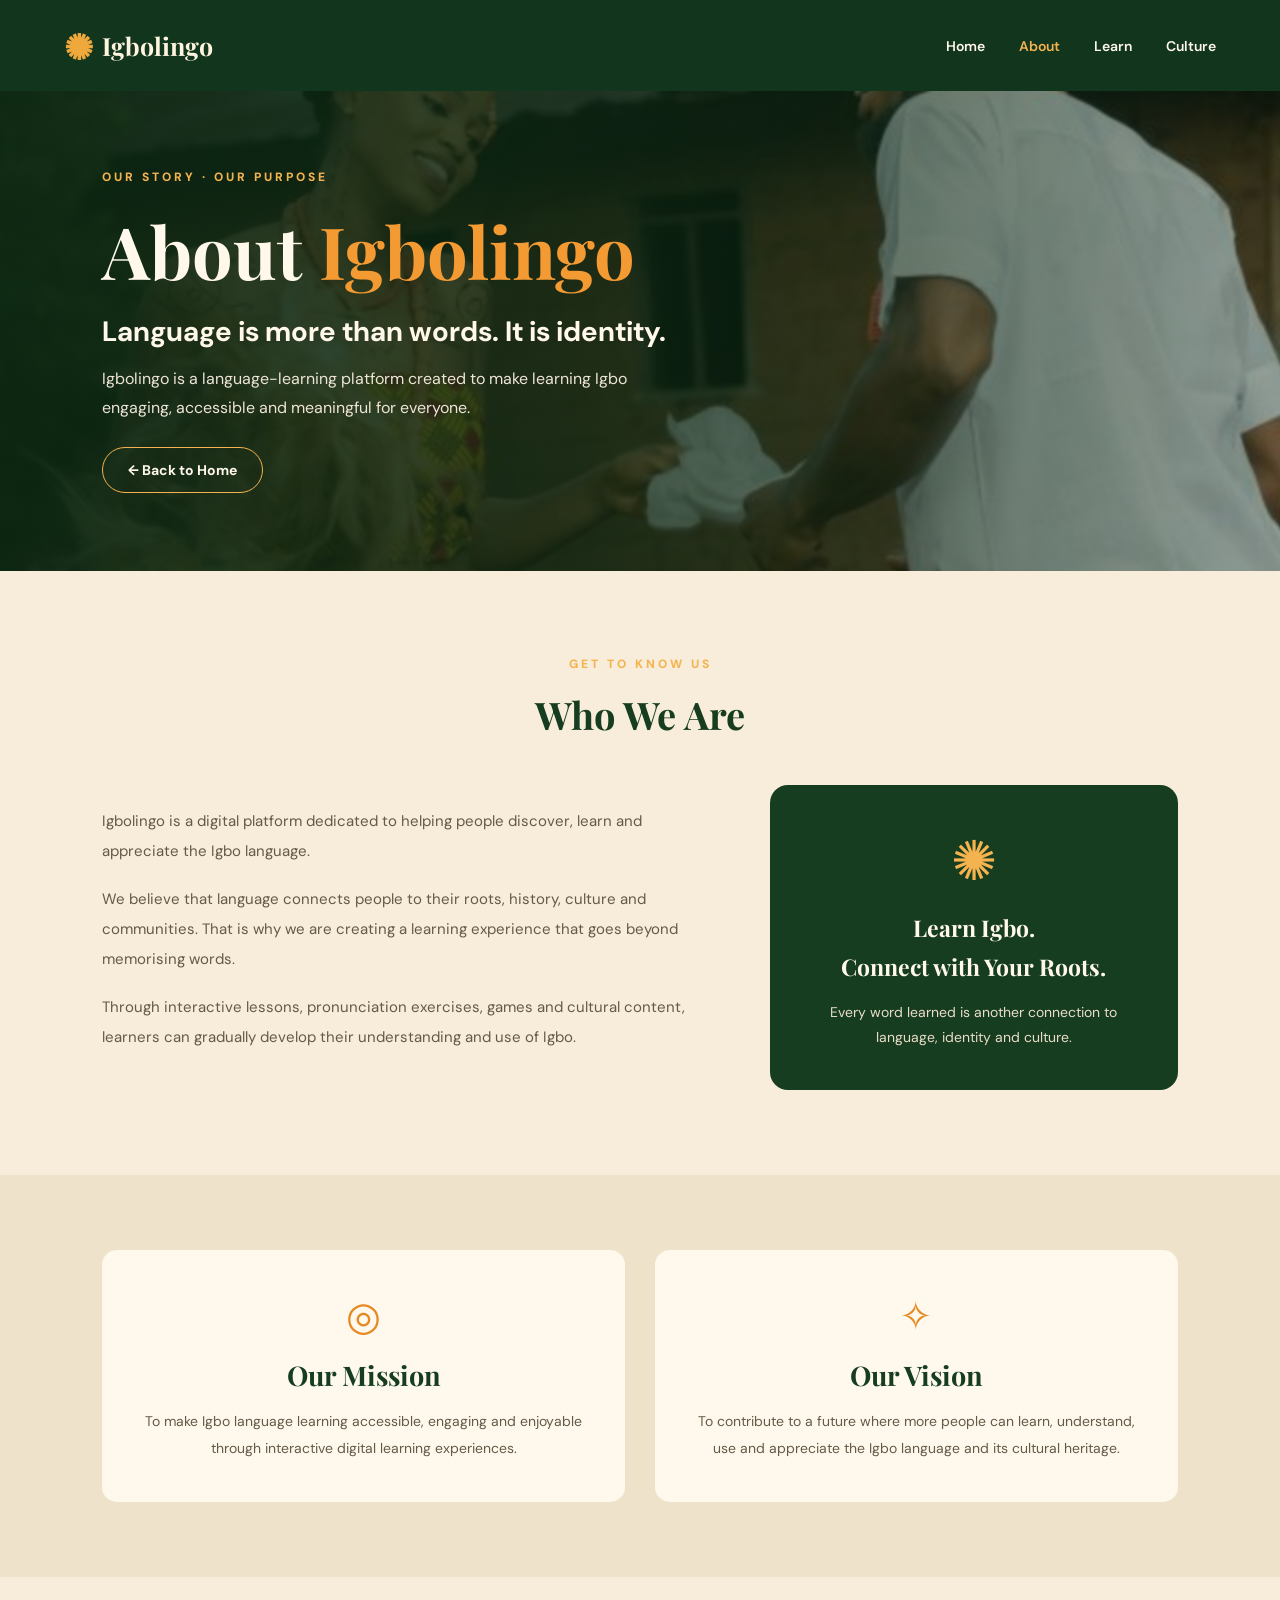
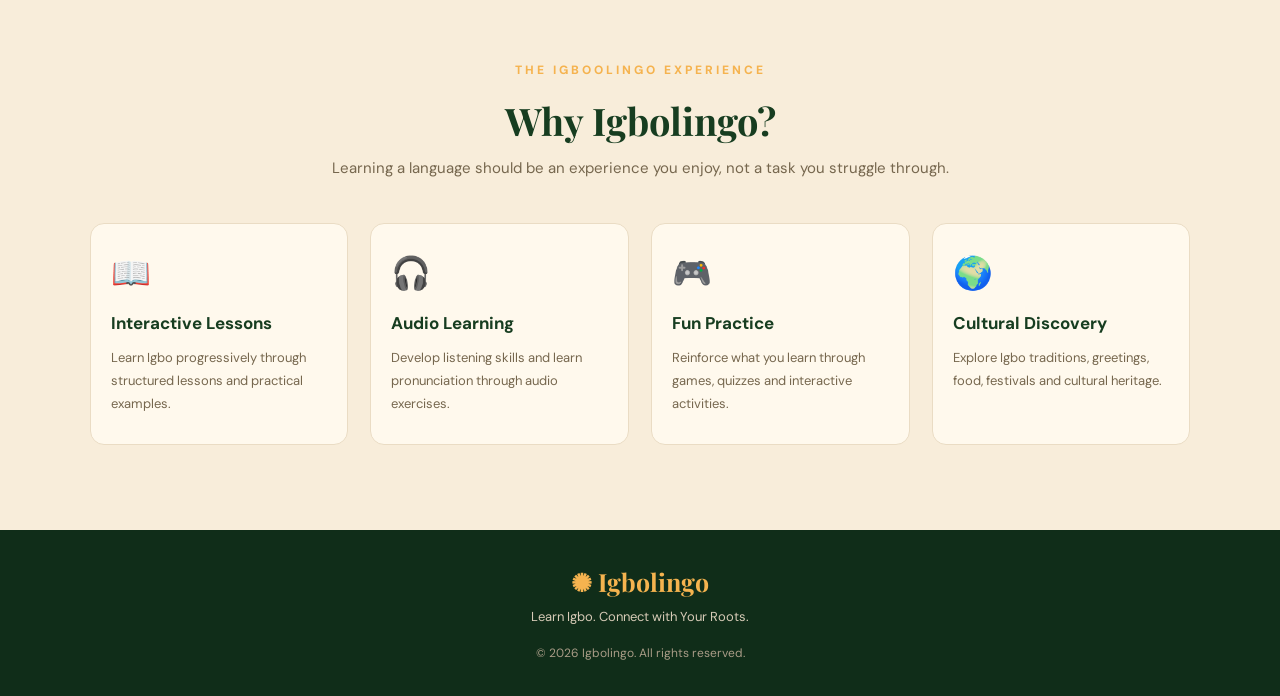
==== about.html @ 05ca53ca "Add files via upload" ====
<!DOCTYPE html>
<html lang="en">
<head>
    <meta charset="UTF-8">
    <meta name="viewport" content="width=device-width, initial-scale=1.0">

    <title>About Us | Igbolingo</title>

    <link rel="stylesheet" href="about.css">

    <link rel="preconnect" href="https://fonts.googleapis.com">
    <link rel="preconnect" href="https://fonts.gstatic.com" crossorigin>

    <link href="https://fonts.googleapis.com/css2?family=DM+Sans:wght@400;500;600;700;800&family=Playfair+Display:wght@600;700;800&display=swap" rel="stylesheet">
</head>

<body>

    <!-- NAVIGATION -->

    <header class="about-header">
        <nav class="navbar">

            <a href="index.html" class="logo">
                <span class="logo-symbol">✺</span>
                <span>Igbolingo</span>
            </a>

            <button class="menu-toggle" id="menuToggle"
                aria-label="Open navigation"
                aria-expanded="false">
                <span></span>
                <span></span>
                <span></span>
            </button>

            <div class="nav-links" id="navLinks">
                <a href="index.html">Home</a>
                <a href="about.html" class="active">About</a>
                <a href="learn.html">Learn</a>
                <a href="culture.html">Culture</a>
            </div>

        </nav>
    </header>


    <!-- ABOUT HERO -->

    <main>

        <section class="about-hero">

            <div class="about-hero-content">

                <p class="eyebrow">OUR STORY · OUR PURPOSE</p>

                <h1>About <span>Igbolingo</span></h1>

                <h2>Language is more than words. It is identity.</h2>

                <p>
                    Igbolingo is a language-learning platform created
                    to make learning Igbo engaging, accessible and
                    meaningful for everyone.
                </p>

        

          <a href="index.html" class="back-home-button">
    ← Back to Home
</a>
        </div>
        </section>


        <!-- WHO WE ARE -->

        <section class="about-section">

            <div class="section-heading">
                <p class="eyebrow">GET TO KNOW US</p>
                <h2>Who We Are</h2>
            </div>

            <div class="about-content">

                <div class="about-text">

                    <p>
                        Igbolingo is a digital platform dedicated
                        to helping people discover, learn and
                        appreciate the Igbo language.
                    </p>

                    <p>
                        We believe that language connects people
                        to their roots, history, culture and
                        communities. That is why we are creating
                        a learning experience that goes beyond
                        memorising words.
                    </p>

                    <p>
                        Through interactive lessons, pronunciation
                        exercises, games and cultural content,
                        learners can gradually develop their
                        understanding and use of Igbo.
                    </p>

                </div>

                <div class="about-highlight">

                    <div class="highlight-symbol">✺</div>

                    <h3>Learn Igbo.</h3>
                    <h3>Connect with Your Roots.</h3>

                    <p>
                        Every word learned is another connection
                        to language, identity and culture.
                    </p>

                </div>

            </div>

        </section>


        <!-- MISSION AND VISION -->

        <section class="purpose-section">

            <div class="purpose-card">

                <div class="purpose-icon">◎</div>

                <h2>Our Mission</h2>

                <p>
                    To make Igbo language learning accessible,
                    engaging and enjoyable through interactive
                    digital learning experiences.
                </p>

            </div>

            <div class="purpose-card">

                <div class="purpose-icon">✧</div>

                <h2>Our Vision</h2>

                <p>
                    To contribute to a future where more people
                    can learn, understand, use and appreciate
                    the Igbo language and its cultural heritage.
                </p>

            </div>

        </section>


        <!-- WHY IGBOOLINGO -->

        <section class="why-section">

            <div class="section-heading">

                <p class="eyebrow">THE IGBOOLINGO EXPERIENCE</p>

                <h2>Why Igbolingo?</h2>

                <p class="section-description">
                    Learning a language should be an experience
                    you enjoy, not a task you struggle through.
                </p>

            </div>

            <div class="why-grid">

                <div class="why-card">
                    <div class="why-icon">📖</div>
                    <h3>Interactive Lessons</h3>
                    <p>
                        Learn Igbo progressively through
                        structured lessons and practical examples.
                    </p>
                </div>

                <div class="why-card">
                    <div class="why-icon">🎧</div>
                    <h3>Audio Learning</h3>
                    <p>
                        Develop listening skills and learn
                        pronunciation through audio exercises.
                    </p>
                </div>

                <div class="why-card">
                    <div class="why-icon">🎮</div>
                    <h3>Fun Practice</h3>
                    <p>
                        Reinforce what you learn through games,
                        quizzes and interactive activities.
                    </p>
                </div>

                <div class="why-card">
                    <div class="why-icon">🌍</div>
                    <h3>Cultural Discovery</h3>
                    <p>
                        Explore Igbo traditions, greetings,
                        food, festivals and cultural heritage.
                    </p>
                </div>

            </div>

        </section>

    </main>


    <!-- FOOTER -->

    <footer class="footer">

        <a href="index.html" class="footer-logo">
            ✺ Igbolingo
        </a>

        <p>Learn Igbo. Connect with Your Roots.</p>

        <p class="copyright">
            © 2026 Igbolingo. All rights reserved.
        </p>

    </footer>


    <script>
        const menuToggle = document.getElementById("menuToggle");
        const navLinks = document.getElementById("navLinks");

        menuToggle.addEventListener("click", () => {

            navLinks.classList.toggle("show");

            const isOpen = navLinks.classList.contains("show");

            menuToggle.setAttribute("aria-expanded", isOpen);

            menuToggle.setAttribute(
                "aria-label",
                isOpen ? "Close navigation" : "Open navigation"
            );

        });
    </script>

</body>
</html>
---- about.css ----
/* =========================
   GENERAL SETTINGS
========================= */

* {
    margin: 0;
    padding: 0;
    box-sizing: border-box;
}

html {
    scroll-behavior: smooth;
}

body {
    font-family: 'DM Sans', sans-serif;
    background: #f8edda;
    color: #173d20;
    overflow-x: hidden;
}

a {
    text-decoration: none;
    color: inherit;
}


/* =========================
   NAVIGATION
========================= */

.about-header {
    background: #12351e;
}

.navbar {
    width: 100%;
    padding: 22px 5%;
    display: flex;
    align-items: center;
    justify-content: space-between;
    position: relative;
    z-index: 100;
}

.logo {
    display: flex;
    align-items: center;
    gap: 9px;
    color: #fff4df;
    font-family: 'Playfair Display', serif;
    font-size: 25px;
    font-weight: 700;
}

.logo-symbol {
    color: #efa83b;
    font-size: 35px;
}

.nav-links {
    display: flex;
    align-items: center;
    gap: 34px;
}

.nav-links a {
    color: #fff8eb;
    font-size: 14px;
    font-weight: 600;
    transition: 0.3s;
}

.nav-links a:hover,
.nav-links a.active {
    color: #f5b34f;
}

.menu-toggle {
    display: none;
    background: none;
    border: none;
    cursor: pointer;
}

.menu-toggle span {
    display: block;
    width: 26px;
    height: 3px;
    margin: 5px;
    border-radius: 3px;
    background: white;
}


/* =========================
   ABOUT HERO
========================= */

.about-hero {
    min-height: 480px;
    display: flex;
    align-items: center;
    padding: 75px 8%;

    background-color: #0c2712;

    background-image:
        linear-gradient(
            90deg,
            rgba(12, 39, 18, 0.94) 0%,
            rgba(12, 39, 18, 0.80) 45%,
            rgba(12, 39, 18, 0.42) 100%
        ),
        url("Igbo3.jpg");

    background-size: cover;
    background-position: center;
    background-repeat: no-repeat;
}

.about-hero-content {
    max-width: 720px;
    color: #fff8eb;
}

.eyebrow {
    color: #f5b34f;
    font-size: 12px;
    font-weight: 800;
    letter-spacing: 3px;
    margin-bottom: 17px;
}

.about-hero h1 {
    font-family: 'Playfair Display', serif;
    font-size: clamp(45px, 6vw, 72px);
    margin-bottom: 15px;
}

.about-hero h1 span {
    color: #f49a32;
}

.about-hero h2 {
    font-size: clamp(20px, 2.5vw, 28px);
    margin-bottom: 15px;
}

.about-hero-content > p:not(.eyebrow) {
    max-width: 580px;
    line-height: 1.8;
    color: #eee5d7;
}


/* =========================
   WHO WE ARE
========================= */

.about-section {
    padding: 85px 8%;
}

.section-heading {
    text-align: center;
    margin-bottom: 45px;
}

.section-heading h2 {
    font-family: 'Playfair Display', serif;
    font-size: 38px;
    color: #173d20;
}

.about-content {
    display: grid;
    grid-template-columns: 1.2fr 0.8fr;
    gap: 55px;
    align-items: center;
}

.about-text p {
    font-size: 15px;
    line-height: 2;
    color: #655a47;
    margin-bottom: 18px;
}

.about-highlight {
    background: #173d20;
    color: #fff8eb;
    border-radius: 18px;
    padding: 40px;
    text-align: center;
}

.highlight-symbol {
    color: #f5b34f;
    font-size: 55px;
    margin-bottom: 15px;
}

.about-highlight h3 {
    font-family: 'Playfair Display', serif;
    font-size: 23px;
    margin-bottom: 8px;
}

.about-highlight p {
    color: #e9ddc8;
    font-size: 14px;
    line-height: 1.8;
    margin-top: 18px;
}


/* =========================
   MISSION AND VISION
========================= */

.purpose-section {
    background: #eee2ca;
    padding: 75px 8%;
    display: grid;
    grid-template-columns: repeat(2, 1fr);
    gap: 30px;
}

.purpose-card {
    background: #fff9ed;
    padding: 40px;
    border-radius: 15px;
    text-align: center;
}

.purpose-icon {
    font-size: 40px;
    color: #e68a25;
    margin-bottom: 15px;
}

.purpose-card h2 {
    font-family: 'Playfair Display', serif;
    font-size: 27px;
    margin-bottom: 15px;
}

.purpose-card p {
    color: #655a47;
    line-height: 1.9;
    font-size: 14px;
}


/* =========================
   WHY IGBOOLINGO
========================= */

.why-section {
    padding: 85px 7%;
}

.section-description {
    color: #76674e;
    font-size: 15px;
    margin-top: 12px;
}

.why-grid {
    display: grid;
    grid-template-columns: repeat(4, 1fr);
    gap: 22px;
}

.why-card {
    background: #fff9ed;
    border: 1px solid #eadcc4;
    padding: 28px 20px;
    border-radius: 14px;
    transition: 0.3s;
}

.why-card:hover {
    transform: translateY(-5px);
    box-shadow: 0 10px 25px rgba(50, 40, 20, 0.08);
}

.why-icon {
    font-size: 32px;
    margin-bottom: 18px;
}

.why-card h3 {
    font-size: 17px;
    margin-bottom: 12px;
    color: #173d20;
}

.why-card p {
    font-size: 13px;
    line-height: 1.8;
    color: #76674e;
}


/* =========================
   FOOTER
========================= */

.footer {
    background: #102d19;
    color: #fff4df;
    text-align: center;
    padding: 35px 15px;
}

.footer-logo {
    font-family: 'Playfair Display', serif;
    font-size: 25px;
    font-weight: 700;
    color: #f5b34f;
}

.footer p {
    font-size: 13px;
    color: #d7cbb7;
    margin-top: 10px;
}

.footer .copyright {
    font-size: 12px;
    margin-top: 20px;
    color: #a99c87;
}


/* =========================
   TABLETS
========================= */

@media (max-width: 900px) {

    .why-grid {
        grid-template-columns: repeat(2, 1fr);
    }

    .about-section,
    .why-section {
        padding-left: 5%;
        padding-right: 5%;
    }

}


/* =========================
   MOBILE
========================= */

@media (max-width: 600px) {

    .navbar {
        padding: 17px 5%;
    }

    .logo {
        font-size: 22px;
    }

    .logo-symbol {
        font-size: 30px;
    }

    .menu-toggle {
        display: block;
    }

    .nav-links {
        display: none;
        position: absolute;
        top: 100%;
        left: 5%;
        right: 5%;
        padding: 22px;
        border-radius: 12px;
        background: #173d20;
        flex-direction: column;
        align-items: stretch;
        gap: 20px;
        z-index: 101;
    }

    .nav-links.show {
        display: flex;
    }

    .nav-links a {
        font-size: 15px;
    }

    .about-hero {
        min-height: 420px;
        padding: 55px 6%;
        background-position: center;
    }

    .about-hero h1 {
        font-size: 46px;
    }

    .about-hero h2 {
        font-size: 20px;
    }

    .about-hero-content > p:not(.eyebrow) {
        font-size: 14px;
    }

    .about-section {
        padding: 60px 6%;
    }

    .section-heading h2 {
        font-size: 31px;
    }

    .about-content {
        grid-template-columns: 1fr;
        gap: 25px;
    }

    .about-text p {
        font-size: 14px;
    }

    .about-highlight {
        padding: 30px 20px;
    }

    .purpose-section {
        grid-template-columns: 1fr;
        padding: 55px 6%;
        gap: 20px;
    }

    .purpose-card {
        padding: 30px 22px;
    }

    .why-section {
        padding: 60px 5%;
    }

    .why-grid {
        grid-template-columns: 1fr 1fr;
        gap: 12px;
    }

    .why-card {
        padding: 22px 15px;
    }

    .why-card h3 {
        font-size: 15px;
    }

    .why-card p {
        font-size: 12px;
    }

}


/* =========================
   SMALL PHONES
========================= */

@media (max-width: 375px) {

    .about-hero h1 {
        font-size: 40px;
    }

    .why-grid {
        grid-template-columns: 1fr;
    }

    .purpose-card {
        padding: 25px 18px;
    }

}
.back-home-button {
    display: flex;
    width: fit-content;
    align-items: center;
    margin-top: 25px;
    padding: 13px 25px;
    border: 1px solid #f5b34f;
    border-radius: 30px;
    color: #fff8eb;
    font-size: 14px;
    font-weight: 700;
    transition: 0.3s ease;
}

.back-home-button:hover {
    background: #f47720;
    border-color: #f47720;
    transform: translateY(-3px);
}
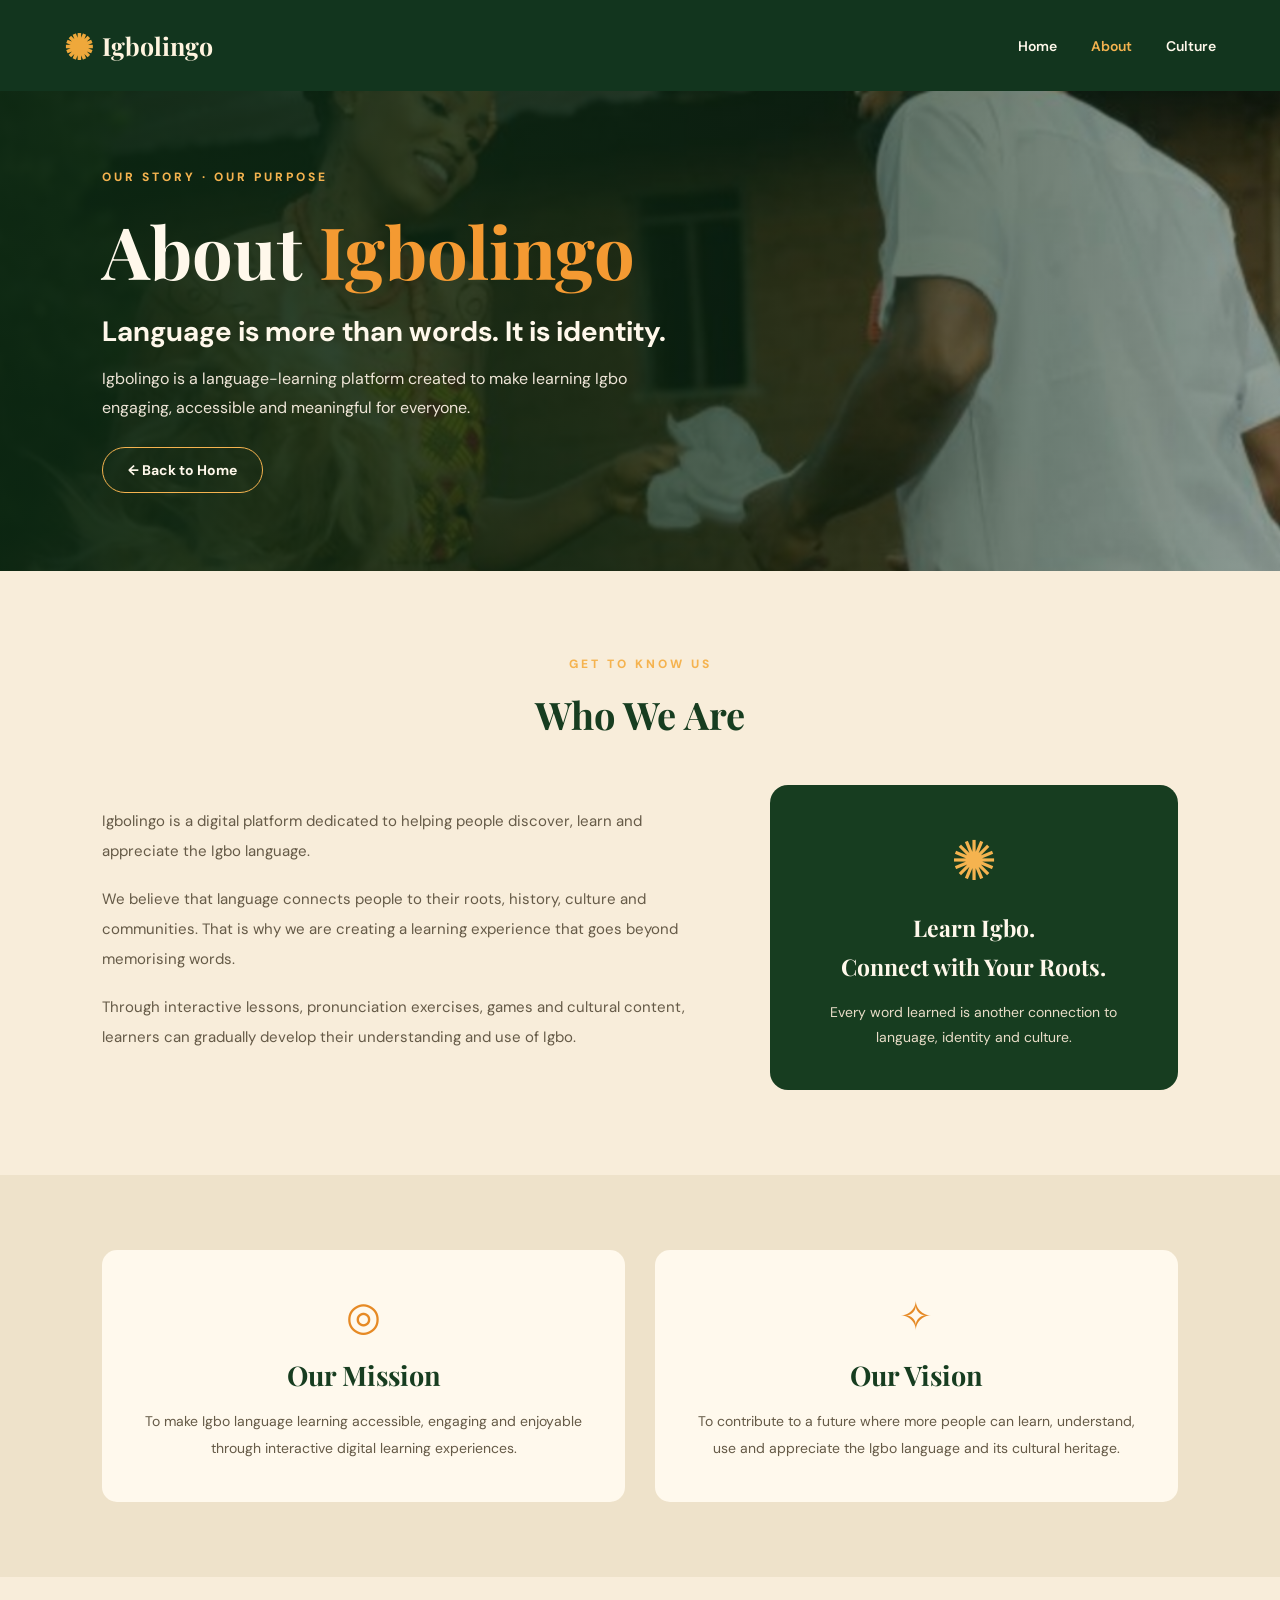
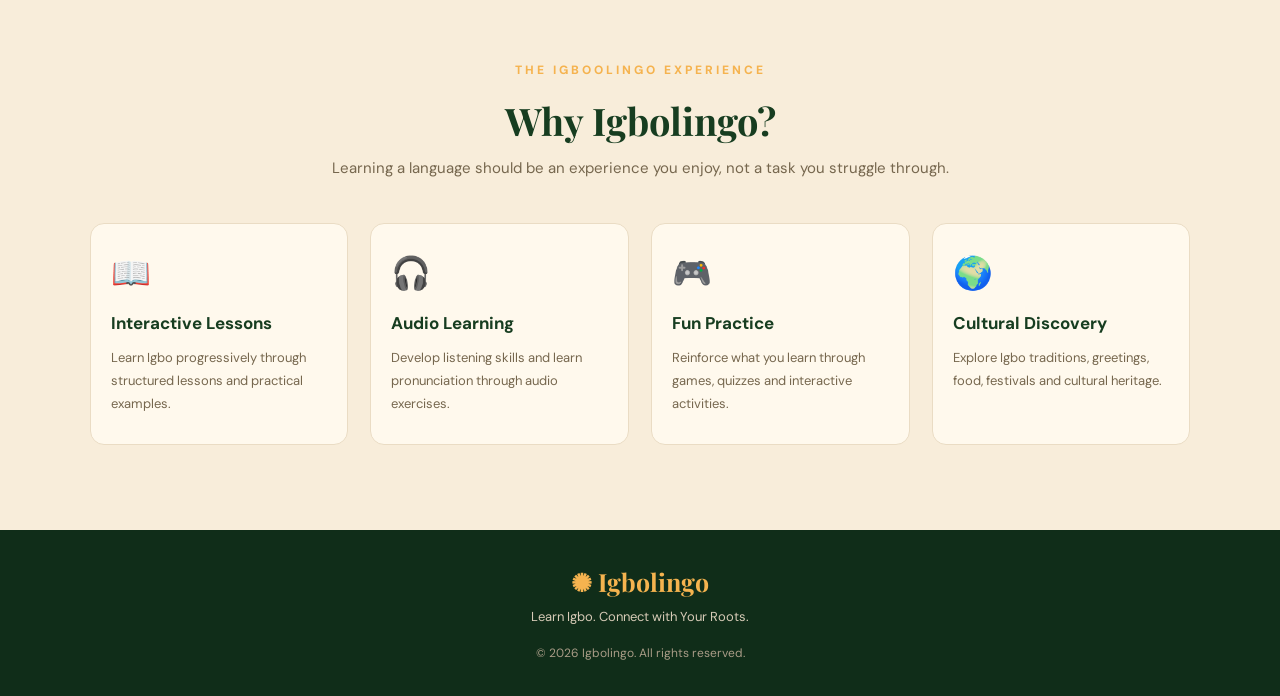
==== commit e8473286: "Update about.html" ====
--- a/about.html
+++ b/about.html
@@ -38,7 +38,6 @@
             <div class="nav-links" id="navLinks">
                 <a href="index.html">Home</a>
                 <a href="about.html" class="active">About</a>
-                <a href="learn.html">Learn</a>
                 <a href="culture.html">Culture</a>
             </div>
 
